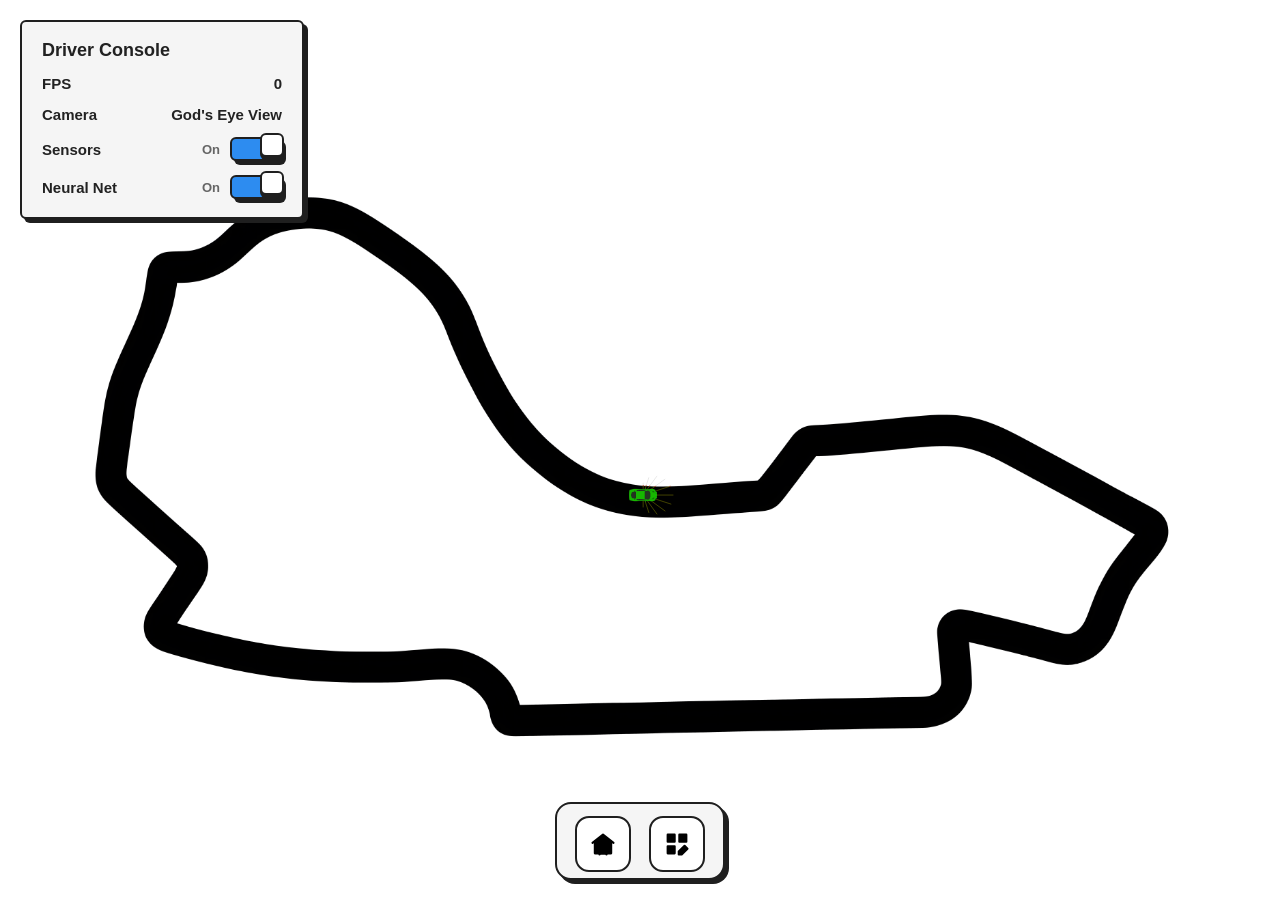
==== web/index.html @ e787a71d "Refactor UI: modularize components, update dock with home/level editor buttons, remove loader" ====
﻿<!DOCTYPE html>
<html lang='en'>
<head>
    <meta charset='UTF-8'>
    <meta name='viewport' content='width=device-width, initial-scale=1.0'>
    <title>F1 Manual Driving</title>
    <link rel="stylesheet" href="ui/ui.css">
</head>
<body>
    <canvas id="canvas"></canvas>
    
    <!-- Utility modules -->
    <script src="utils.js" defer></script>
    
    <!-- Sensor module -->
    <script src="sensor.js" defer></script>
    
    <!-- Car module -->
    <script src="car.js" defer></script>
    
    <!-- Controls module -->
    <script src="controls.js" defer></script>
    
    <!-- Track module -->
    <script src="track.js" defer></script>
    
    <!-- Camera module -->
    <script src="camera.js" defer></script>
    
    <!-- Renderer module -->
    <script src="renderer.js" defer></script>
    
    <!-- Asset loader module -->
    <script src="assetLoader.js" defer></script>

    <!-- UI helper modules -->
    <script src="ui/base.js" defer></script>
    <script src="ui/card.js" defer></script>
    <script src="ui/stat-row.js" defer></script>
    <script src="ui/toggle-row.js" defer></script>
    <script src="ui/dock.js" defer></script>
    <script src="ui/dock-button.js" defer></script>
    <script src="ui/ui.js" defer></script>
    
    <!-- Main game logic -->
    <script src="main.js" defer></script>
</body>
</html>
---- web/ui/ui.css ----
:root {
    --hud-bg: #f5f5f5;
    --hud-border: #1f1f1f;
    --hud-shadow: 4px 4px #1f1f1f;
    --hud-text: #222222;
    --hud-muted: #666666;
    --hud-accent: #2d8cf0;
    --hud-surface: #ffffff;
}

body {
    margin: 0;
    background: #ffffff;
    overflow: hidden;
    font-family: 'Segoe UI', Tahoma, Geneva, Verdana, sans-serif;
}

canvas {
    width: 100vw;
    height: 100vh;
    border: none;
    display: block;
}

.ui-card {
    padding: 18px 20px;
    width: 240px;
    background: var(--hud-bg);
    border: 2px solid var(--hud-border);
    border-radius: 6px;
    box-shadow: var(--hud-shadow);
    display: flex;
    flex-direction: column;
    gap: 14px;
    color: var(--hud-text);
}

.ui-card--overlay {
    position: absolute;
    top: 20px;
    left: 20px;
    z-index: 10;
}

.ui-card__title {
    margin: 0;
    font-size: 18px;
    font-weight: 700;
}

.ui-card__body {
    display: flex;
    flex-direction: column;
    gap: 14px;
}

.ui-row {
    display: flex;
    align-items: center;
    justify-content: space-between;
    gap: 12px;
    font-size: 15px;
}

.ui-row__label {
    font-weight: 600;
    color: var(--hud-text);
}

.ui-row__value {
    font-weight: 600;
    color: var(--hud-text);
}

.ui-row--toggle {
    gap: 10px;
}

.ui-toggle__container {
    display: flex;
    align-items: center;
    gap: 10px;
}

.ui-toggle__status {
    font-size: 13px;
    font-weight: 600;
    color: var(--hud-muted);
    min-width: 32px;
    text-align: right;
}

.ui-switch {
    --input-focus: var(--hud-accent);
    --bg-color: var(--hud-surface);
    --main-color: var(--hud-border);
    position: relative;
    display: inline-flex;
    align-items: center;
    width: 52px;
    height: 24px;
}

.ui-toggle {
    opacity: 0;
    width: 0;
    height: 0;
}

.ui-slider {
    box-sizing: border-box;
    position: absolute;
    inset: 0;
    background-color: var(--hud-surface);
    border: 2px solid var(--hud-border);
    border-radius: 6px;
    box-shadow: 4px 4px var(--hud-border);
    cursor: pointer;
    transition: background-color 0.3s ease;
}

.ui-slider:before {
    content: "";
    position: absolute;
    height: 20px;
    width: 20px;
    left: -2px;
    bottom: 2px;
    background-color: var(--hud-surface);
    border: 2px solid var(--hud-border);
    border-radius: 6px;
    box-shadow: 0 3px 0 var(--hud-border);
    transition: transform 0.3s ease;
}

.ui-toggle:checked + .ui-slider {
    background-color: var(--hud-accent);
}

.ui-toggle:checked + .ui-slider:before {
    transform: translateX(30px);
}

.ui-dock {
    position: absolute;
    left: 50%;
    transform: translateX(-50%);
    bottom: 20px;
    background: var(--hud-bg);
    border: 2px solid var(--hud-border);
    border-radius: 16px;
    box-shadow: var(--hud-shadow);
    padding: 12px 18px 6px;
    display: flex;
    justify-content: center;
    z-index: 12;
    transition: transform 0.2s ease;
}

.ui-dock[data-align='top'] {
    top: 20px;
    bottom: unset;
}

.ui-dock__items {
    display: flex;
    align-items: flex-end;
    gap: 18px;
}

.ui-dock__button {
    position: relative;
    display: inline-flex;
    flex-direction: column;
    align-items: center;
    justify-content: center;
    width: 56px;
    height: 56px;
    border-radius: 14px;
    border: 2px solid var(--hud-border);
    background: var(--hud-surface);
    cursor: pointer;
    transition: transform 0.15s ease, box-shadow 0.15s ease;
}

.ui-dock__button:hover,
.ui-dock__button:focus-visible {
    transform: translateY(-8px) scale(1.1);
    box-shadow: none;
    outline: none;
}

.ui-dock__button svg,
.ui-dock__icon {
    width: 28px;
    height: 28px;
    fill: currentColor;
}

.ui-dock__label,
.ui-dock__description,
.ui-dock__shortcut {
    display: none;
}

.ui-dock__tooltip {
    position: absolute;
    left: 50%;
    bottom: 68px;
    transform: translateX(-50%);
    padding: 6px 10px;
    border-radius: 8px;
    background: var(--hud-surface);
    border: 2px solid var(--hud-border);
    box-shadow: var(--hud-shadow);
    color: var(--hud-text);
    font-size: 12px;
    font-weight: 600;
    white-space: nowrap;
    opacity: 0;
    pointer-events: none;
    transition: opacity 0.15s ease, transform 0.15s ease;
}

.ui-dock__button:hover .ui-dock__tooltip,
.ui-dock__button:focus-visible .ui-dock__tooltip {
    opacity: 1;
    transform: translate(-50%, -6px);
}

@media (max-width: 768px) {
    .ui-dock {
        bottom: 12px;
        padding: 10px 16px 6px;
    }

    .ui-dock__items {
        gap: 14px;
    }
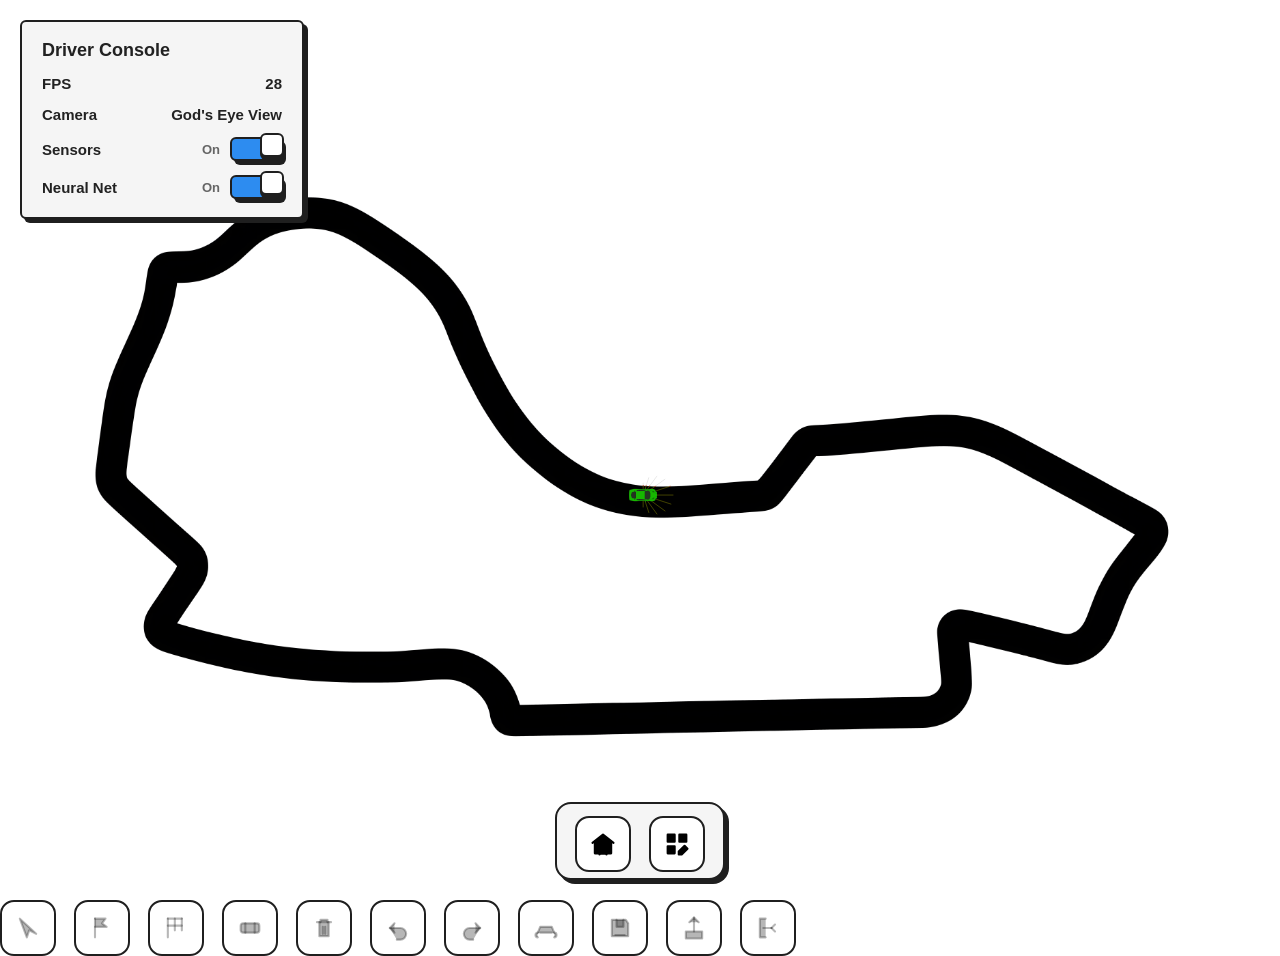
==== commit 0ce4f1ad: "Modularize level editor code and restore HUD header with title and exit button" ====
--- a/web/index.html
+++ b/web/index.html
@@ -8,7 +8,178 @@
 </head>
 <body>
     <canvas id="canvas"></canvas>
-    
+
+    <nav id="main-dock" class="ui-dock" data-align="bottom" role="toolbar" aria-label="Simulator dock" data-persistent="true">
+        <div class="ui-dock__items">
+            <button type="button" class="ui-dock__button" data-dock-action="home" aria-label="Go to dashboard">
+                <span class="ui-dock__icon" aria-hidden="true">
+                    <svg viewBox="0 0 24 24" fill="none" stroke="currentColor" stroke-width="1.8" stroke-linecap="round" stroke-linejoin="round">
+                        <path d="M3 11l9-7 9 7"></path>
+                        <path d="M5 10v10h14V10"></path>
+                        <path d="M9 21V12h6v9"></path>
+                    </svg>
+                </span>
+                <span class="ui-dock__label">Home</span>
+                <span class="ui-dock__tooltip">Home</span>
+            </button>
+            <button type="button" class="ui-dock__button" data-dock-action="editor" aria-label="Open Level Editor">
+                <span class="ui-dock__icon" aria-hidden="true">
+                    <svg viewBox="0 0 24 24" fill="none" stroke="currentColor" stroke-width="1.8" stroke-linecap="round" stroke-linejoin="round">
+                        <path d="M4 4h6v6H4z"></path>
+                        <path d="M14 4h6v6h-6z"></path>
+                        <path d="M4 14h6v6H4z"></path>
+                        <path d="M18.5 13.5l-5 5V21h2.5l5-5z"></path>
+                    </svg>
+                </span>
+                <span class="ui-dock__label">Level Editor</span>
+                <span class="ui-dock__tooltip">Level Editor</span>
+            </button>
+        </div>
+    </nav>
+
+    <div id="editor-modal" class="editor-modal" role="dialog" aria-modal="true" aria-labelledby="editor-modal-title" aria-describedby="editor-modal-description" aria-hidden="true" hidden>
+        <section class="ui-card editor-modal__content" role="document" tabindex="-1">
+            <button type="button" class="editor-modal__close" aria-label="Close editor modal" data-editor-close>&times;</button>
+            <h2 class="ui-card__title" id="editor-modal-title">Create or Edit a Track</h2>
+            <div class="ui-card__body">
+                <p class="editor-modal__lead" id="editor-modal-description">Load an existing layout or upload a fresh build to start crafting your circuit.</p>
+                <div class="editor-modal__actions">
+                    <button type="button" class="editor-modal__action" data-editor-action="load">Load Existing</button>
+                    <button type="button" class="editor-modal__action editor-modal__action--secondary" data-editor-action="upload">Upload New Track</button>
+                </div>
+                <p class="editor-modal__hint">Bring your best racing lines&mdash;the track builder is warming up.</p>
+            </div>
+        </section>
+    </div>
+
+    <!-- Utility modules -->
+            <div class="ui-dock__items">
+                <button type="button" class="ui-dock__button level-editor__tool" disabled title="Select Tool">
+                    <span class="ui-dock__icon" aria-hidden="true">
+                        <svg viewBox="0 0 24 24" fill="none" stroke="currentColor" stroke-width="1.8" stroke-linecap="round" stroke-linejoin="round">
+                            <path d="M5 4l6 16 2-6 6 3z"></path>
+                        </svg>
+                    </span>
+                    <span class="ui-dock__label">Select</span>
+                    <span class="ui-dock__tooltip">Select</span>
+                </button>
+                <button type="button" class="ui-dock__button level-editor__tool" disabled title="Checkpoint Tool">
+                    <span class="ui-dock__icon" aria-hidden="true">
+                        <svg viewBox="0 0 24 24" fill="none" stroke="currentColor" stroke-width="1.8" stroke-linecap="round" stroke-linejoin="round">
+                            <path d="M6 4v16"></path>
+                            <path d="M6 4h9l-3 4 4 3H6"></path>
+                        </svg>
+                    </span>
+                    <span class="ui-dock__label">Checkpoint</span>
+                    <span class="ui-dock__tooltip">Checkpoint</span>
+                </button>
+                <button type="button" class="ui-dock__button level-editor__tool" disabled title="Start/Finish Tool">
+                    <span class="ui-dock__icon" aria-hidden="true">
+                        <svg viewBox="0 0 24 24" fill="none" stroke="currentColor" stroke-width="1.8" stroke-linecap="round" stroke-linejoin="round">
+                            <path d="M5 4v16"></path>
+                            <path d="M5 4h12"></path>
+                            <path d="M5 10h12"></path>
+                            <path d="M11 4v10"></path>
+                            <path d="M17 4v10"></path>
+                        </svg>
+                    </span>
+                    <span class="ui-dock__label">Start/Finish</span>
+                    <span class="ui-dock__tooltip">Start/Finish</span>
+                </button>
+                <button type="button" class="ui-dock__button level-editor__tool" disabled title="Wall Tool">
+                    <span class="ui-dock__icon" aria-hidden="true">
+                        <svg viewBox="0 0 24 24" fill="none" stroke="currentColor" stroke-width="1.8" stroke-linecap="round" stroke-linejoin="round">
+                            <rect x="4" y="8" width="16" height="8" rx="2"></rect>
+                            <path d="M8 8v8"></path>
+                            <path d="M16 8v8"></path>
+                        </svg>
+                    </span>
+                    <span class="ui-dock__label">Wall</span>
+                    <span class="ui-dock__tooltip">Wall</span>
+                </button>
+                <button type="button" class="ui-dock__button level-editor__tool" disabled title="Delete Tool">
+                    <span class="ui-dock__icon" aria-hidden="true">
+                        <svg viewBox="0 0 24 24" fill="none" stroke="currentColor" stroke-width="1.8" stroke-linecap="round" stroke-linejoin="round">
+                            <path d="M6 7h12"></path>
+                            <path d="M9 7V5h6v2"></path>
+                            <path d="M8 7v12h8V7"></path>
+                            <path d="M11 11v6"></path>
+                            <path d="M13 11v6"></path>
+                        </svg>
+                    </span>
+                    <span class="ui-dock__label">Delete</span>
+                    <span class="ui-dock__tooltip">Delete</span>
+                </button>
+                <button type="button" class="ui-dock__button level-editor__tool" disabled title="Undo">
+                    <span class="ui-dock__icon" aria-hidden="true">
+                        <svg viewBox="0 0 24 24" fill="none" stroke="currentColor" stroke-width="1.8" stroke-linecap="round" stroke-linejoin="round">
+                            <path d="M9 8l-4 4 4 4"></path>
+                            <path d="M5 12h9a5 5 0 1 1 0 10h-3"></path>
+                        </svg>
+                    </span>
+                    <span class="ui-dock__label">Undo</span>
+                    <span class="ui-dock__tooltip">Undo</span>
+                </button>
+                <button type="button" class="ui-dock__button level-editor__tool" disabled title="Redo">
+                    <span class="ui-dock__icon" aria-hidden="true">
+                        <svg viewBox="0 0 24 24" fill="none" stroke="currentColor" stroke-width="1.8" stroke-linecap="round" stroke-linejoin="round">
+                            <path d="M15 8l4 4-4 4"></path>
+                            <path d="M19 12h-9a5 5 0 1 0 0 10h3"></path>
+                        </svg>
+                    </span>
+                    <span class="ui-dock__label">Redo</span>
+                    <span class="ui-dock__tooltip">Redo</span>
+                </button>
+                <button type="button" class="ui-dock__button level-editor__tool" disabled title="Test Drive">
+                    <span class="ui-dock__icon" aria-hidden="true">
+                        <svg viewBox="0 0 24 24" fill="none" stroke="currentColor" stroke-width="1.8" stroke-linecap="round" stroke-linejoin="round">
+                            <path d="M5 16l2-5h10l2 5"></path>
+                            <path d="M7 16h10"></path>
+                            <path d="M5 16a2 2 0 1 0 0 4"></path>
+                            <path d="M19 16a2 2 0 1 1 0 4"></path>
+                        </svg>
+                    </span>
+                    <span class="ui-dock__label">Test Drive</span>
+                    <span class="ui-dock__tooltip">Test Drive</span>
+                </button>
+                <button type="button" class="ui-dock__button level-editor__tool" disabled title="Save Track">
+                    <span class="ui-dock__icon" aria-hidden="true">
+                        <svg viewBox="0 0 24 24" fill="none" stroke="currentColor" stroke-width="1.8" stroke-linecap="round" stroke-linejoin="round">
+                            <path d="M5 5h12l2 3v11H5z"></path>
+                            <path d="M9 5v6h6V5"></path>
+                            <path d="M8 18h8"></path>
+                        </svg>
+                    </span>
+                    <span class="ui-dock__label">Save</span>
+                    <span class="ui-dock__tooltip">Save</span>
+                </button>
+                <button type="button" class="ui-dock__button level-editor__tool" disabled title="Export Track">
+                    <span class="ui-dock__icon" aria-hidden="true">
+                        <svg viewBox="0 0 24 24" fill="none" stroke="currentColor" stroke-width="1.8" stroke-linecap="round" stroke-linejoin="round">
+                            <path d="M12 3v12"></path>
+                            <path d="M8 7l4-4 4 4"></path>
+                            <path d="M5 15h14v6H5z"></path>
+                        </svg>
+                    </span>
+                    <span class="ui-dock__label">Export</span>
+                    <span class="ui-dock__tooltip">Export</span>
+                </button>
+                <button type="button" class="ui-dock__button level-editor__tool" disabled title="Exit Editor">
+                    <span class="ui-dock__icon" aria-hidden="true">
+                        <svg viewBox="0 0 24 24" fill="none" stroke="currentColor" stroke-width="1.8" stroke-linecap="round" stroke-linejoin="round">
+                            <path d="M10 4H5v16h5"></path>
+                            <path d="M15 12H8"></path>
+                            <path d="M15 12l3-3"></path>
+                            <path d="M15 12l3 3"></path>
+                        </svg>
+                    </span>
+                    <span class="ui-dock__label">Exit</span>
+                    <span class="ui-dock__tooltip">Exit</span>
+                </button>
+            </div>
+        </nav>
+    </div>
+
     <!-- Utility modules -->
     <script src="utils.js" defer></script>
     
@@ -42,6 +213,9 @@
     <script src="ui/dock-button.js" defer></script>
     <script src="ui/ui.js" defer></script>
     
+    <!-- Level Editor module -->
+    <script type="module" src="levelEditor.js"></script>
+    
     <!-- Main game logic -->
     <script src="main.js" defer></script>
 </body>
--- a/web/ui/ui.css
+++ b/web/ui/ui.css
@@ -15,7 +15,8 @@
     font-family: 'Segoe UI', Tahoma, Geneva, Verdana, sans-serif;
 }
 
-canvas {
+/* Main game canvas only - other canvases (previews) keep their intrinsic size */
+canvas#canvas {
     width: 100vw;
     height: 100vh;
     border: none;
@@ -40,6 +41,58 @@
     top: 20px;
     left: 20px;
     z-index: 10;
+}
+
+.editor-header {
+    position: absolute;
+    top: 20px;
+    left: 20px;
+    right: 20px;
+    display: flex;
+    justify-content: space-between;
+    align-items: center;
+    z-index: 20;
+    pointer-events: none;
+}
+
+.editor-header__title {
+    display: inline-flex;
+    align-items: center;
+    margin: 0;
+    padding: 10px 16px;
+    background: var(--hud-bg);
+    border: 2px solid var(--hud-border);
+    border-radius: 6px;
+    box-shadow: var(--hud-shadow);
+    color: var(--hud-text);
+    pointer-events: auto;
+}
+
+.editor-header__button {
+    pointer-events: auto;
+    display: inline-flex;
+    align-items: center;
+    padding: 10px 16px;
+    font-size: 15px;
+    font-weight: 600;
+    border-radius: 8px;
+    border: 2px solid var(--hud-border);
+    background: var(--hud-surface);
+    color: var(--hud-text);
+    box-shadow: var(--hud-shadow);
+    cursor: pointer;
+    transition: transform 0.2s ease, box-shadow 0.2s ease;
+}
+
+.editor-header__button:hover,
+.editor-header__button:focus-visible {
+    transform: translate(-2px, -2px);
+    box-shadow: none;
+    outline: none;
+}
+
+.editor-hud-card {
+    top: 96px;
 }
 
 .ui-card__title {
@@ -237,3 +290,476 @@
     .ui-dock__items {
         gap: 14px;
     }
+}
+
+.ui-dock__button.is-active {
+    background: var(--hud-accent);
+    color: #ffffff;
+    transform: translateY(-8px) scale(1.05);
+    box-shadow: none;
+}
+
+.ui-dock__button.is-active .ui-dock__tooltip {
+    opacity: 1;
+    transform: translate(-50%, -6px);
+}
+
+.editor-modal[hidden] {
+    display: none;
+}
+
+.editor-modal {
+    position: fixed;
+    inset: 0;
+    display: grid;
+    place-items: center;
+    padding: 40px 16px;
+    background: rgba(17, 17, 17, 0.55);
+    backdrop-filter: blur(6px);
+    opacity: 0;
+    pointer-events: none;
+    transition: opacity 0.25s ease;
+    z-index: 50;
+}
+
+.editor-modal.is-open {
+    opacity: 1;
+    pointer-events: auto;
+}
+
+.editor-modal__content {
+    position: relative;
+    max-width: 360px;
+    width: 100%;
+    border-radius: 12px;
+    gap: 18px;
+}
+
+.editor-modal.is-uploading .editor-modal__content {
+    max-width: 880px;
+    width: 92vw;
+    padding: 18px;
+}
+
+.editor-upload__form .ui-card__body {
+    display: grid;
+    grid-template-columns: 1fr 360px;
+    gap: 18px;
+    align-items: start;
+}
+
+.editor-upload__fields {
+    max-height: 66vh;
+    overflow-y: auto;
+    padding-right: 6px;
+}
+
+.editor-upload__preview .editor-upload__canvas,
+.preview-canvas {
+    max-width: 520px;
+    max-height: 320px;
+    width: auto;
+    height: auto;
+    display: block;
+}
+
+.preview-area {
+    position: relative;
+    width: 100%;
+    max-width: 520px;
+    max-height: 320px;
+    overflow: auto;
+    border-radius: 6px;
+}
+
+.preview-checker {
+    position: absolute;
+    inset: 0;
+    background-image: linear-gradient(45deg, #eee 25%, transparent 25%),
+                      linear-gradient(-45deg, #eee 25%, transparent 25%),
+                      linear-gradient(45deg, transparent 75%, #fff 75%),
+                      linear-gradient(-45deg, transparent 75%, #fff 75%);
+    background-size: 16px 16px;
+    background-position: 0 0, 0 8px, 8px -8px, -8px 0px;
+    z-index: 0;
+    display: none;
+}
+
+.preview-canvas {
+    position: relative;
+    z-index: 1;
+    background: transparent;
+}
+
+.editor-modal__content .ui-card__body {
+    gap: 18px;
+}
+
+.editor-modal__lead {
+    margin: 0;
+    font-size: 15px;
+    color: var(--hud-muted);
+    line-height: 1.5;
+}
+
+.editor-modal__actions {
+    display: flex;
+    flex-direction: column;
+    gap: 12px;
+}
+
+.editor-modal__action {
+    display: inline-flex;
+    align-items: center;
+    justify-content: center;
+    gap: 8px;
+    padding: 12px 16px;
+    font-weight: 600;
+    font-size: 15px;
+    border-radius: 8px;
+    border: 2px solid var(--hud-border);
+    background: var(--hud-surface);
+    color: var(--hud-text);
+    box-shadow: var(--hud-shadow);
+    cursor: pointer;
+    transition: transform 0.2s ease, box-shadow 0.2s ease, background-color 0.2s ease;
+}
+
+.editor-modal__action:hover,
+.editor-modal__action:focus-visible {
+    transform: translate(-3px, -3px);
+    box-shadow: none;
+    outline: none;
+}
+
+.editor-modal__action--secondary {
+    background: var(--hud-bg);
+}
+
+.editor-modal__hint {
+    margin: 0;
+    font-size: 13px;
+    color: var(--hud-muted);
+    font-weight: 600;
+}
+
+.editor-modal__close {
+    position: absolute;
+    top: 12px;
+    right: 12px;
+    width: 32px;
+    height: 32px;
+    border-radius: 50%;
+    border: 2px solid var(--hud-border);
+    background: var(--hud-surface);
+    color: var(--hud-text);
+    cursor: pointer;
+    display: inline-flex;
+    align-items: center;
+    justify-content: center;
+    font-size: 18px;
+    font-weight: 700;
+    box-shadow: var(--hud-shadow);
+    transition: transform 0.2s ease, box-shadow 0.2s ease;
+}
+
+.editor-modal__close:hover,
+.editor-modal__close:focus-visible {
+    transform: translate(-2px, -2px);
+    box-shadow: none;
+    outline: none;
+}
+
+.editor-dock[hidden] {
+    display: none;
+}
+
+.editor-dock {
+    position: fixed;
+    top: 50%;
+    right: 24px;
+    transform: translate(320px, -50%);
+    width: 280px;
+    background: var(--hud-bg);
+    border: 2px solid var(--hud-border);
+    border-radius: 18px;
+    box-shadow: var(--hud-shadow);
+    padding: 20px;
+    display: flex;
+    flex-direction: column;
+    gap: 18px;
+    opacity: 0;
+    pointer-events: none;
+    transition: transform 0.3s ease, opacity 0.3s ease;
+    z-index: 40;
+}
+
+.editor-dock.is-visible {
+    transform: translate(0, -50%);
+    opacity: 1;
+    pointer-events: auto;
+}
+
+.editor-dock__header {
+    display: flex;
+    flex-direction: column;
+    gap: 4px;
+}
+
+.editor-dock__title {
+    margin: 0;
+    font-size: 18px;
+    font-weight: 700;
+    color: var(--hud-text);
+}
+
+.editor-dock__subtitle {
+    margin: 0;
+    font-size: 14px;
+    color: var(--hud-muted);
+}
+
+.editor-dock__section {
+    display: flex;
+    flex-direction: column;
+    gap: 12px;
+}
+
+.editor-dock__section-label {
+    font-size: 13px;
+    font-weight: 700;
+    color: var(--hud-muted);
+    text-transform: uppercase;
+    letter-spacing: 0.08em;
+}
+
+.editor-dock__tools {
+    display: flex;
+    flex-direction: column;
+    gap: 10px;
+}
+
+.editor-dock__tool {
+    display: flex;
+    align-items: center;
+    justify-content: space-between;
+    padding: 10px 12px;
+    border-radius: 12px;
+    border: 2px dashed var(--hud-border);
+    background: var(--hud-surface);
+    color: var(--hud-muted);
+    font-size: 14px;
+    font-weight: 600;
+    opacity: 0.6;
+    pointer-events: none;
+}
+
+.editor-dock__tool[disabled] {
+    cursor: not-allowed;
+}
+
+.editor-dock__badge {
+    border-radius: 20px;
+    border: 2px solid var(--hud-border);
+    padding: 2px 10px;
+    font-size: 11px;
+    font-weight: 700;
+    background: var(--hud-bg);
+    color: var(--hud-muted);
+    text-transform: uppercase;
+    letter-spacing: 0.06em;
+}
+
+@media (max-width: 1024px) {
+    .editor-dock {
+        top: auto;
+        bottom: 96px;
+        right: 12px;
+        transform: translate(320px, 0);
+    }
+
+    .editor-dock.is-visible {
+        transform: translate(0, 0);
+    }
+}
+
+@media (max-width: 540px) {
+    .editor-modal {
+        padding: 24px 12px;
+    }
+
+    .editor-modal__content {
+        max-width: 320px;
+    }
+
+    .editor-modal__actions {
+        gap: 10px;
+    }
+
+    .editor-dock {
+        right: 8px;
+        left: 8px;
+        width: auto;
+    }
+}
+
+.editor-upload__form {
+    display: flex;
+    flex-direction: column;
+    gap: 18px;
+}
+
+.editor-upload__fields {
+    display: flex;
+    flex-direction: column;
+    gap: 14px;
+}
+
+.editor-upload__field {
+    display: flex;
+    flex-direction: column;
+    gap: 6px;
+}
+
+.editor-upload__label {
+    font-size: 14px;
+    font-weight: 600;
+    color: var(--hud-text);
+}
+
+.editor-upload__input {
+    padding: 10px 12px;
+    border: 2px solid var(--hud-border);
+    border-radius: 6px;
+    background: var(--hud-surface);
+    color: var(--hud-text);
+    font-size: 14px;
+    outline: none;
+}
+
+.editor-upload__input:focus {
+    border-color: var(--hud-accent);
+}
+
+.editor-upload__input[type="file"] {
+    padding: 8px;
+}
+
+.editor-upload__preview {
+    display: flex;
+    flex-direction: column;
+    align-items: center;
+    gap: 12px;
+    padding: 16px;
+    border: 2px solid var(--hud-border);
+    border-radius: 8px;
+    background: var(--hud-bg);
+}
+
+.editor-upload__canvas {
+    border: 2px solid var(--hud-border);
+    border-radius: 6px;
+    background: var(--hud-surface);
+}
+
+.editor-upload__message {
+    font-size: 14px;
+    font-weight: 600;
+    text-align: center;
+}
+
+.editor-upload__message--success {
+    color: #28a745;
+}
+
+.editor-upload__message--warning {
+    color: #ffc107;
+}
+
+.editor-upload__actions {
+    display: flex;
+    flex-wrap: wrap;
+    gap: 10px;
+    justify-content: center;
+}
+
+.editor-modal__action--primary {
+    background: var(--hud-accent);
+    color: #ffffff;
+}
+
+/* Level Editor Styles */
+.level-editor {
+    position: fixed;
+    inset: 0;
+    background: #ffffff;
+    z-index: 30;
+    display: flex;
+    flex-direction: column;
+}
+
+.level-editor[hidden] {
+    display: none !important;
+}
+
+.level-editor__canvas {
+    width: 100vw;
+    height: 100vh;
+    border: none;
+    display: block;
+    background: #ffffff;
+}
+
+
+.level-editor__dock {
+    position: absolute;
+    left: 50%;
+    transform: translateX(-50%);
+    bottom: 20px;
+    z-index: 40;
+}
+
+.level-editor__dock[hidden] {
+    display: none !important;
+}
+
+.level-editor__dock .ui-dock__button[disabled] {
+    opacity: 0.5;
+    cursor: not-allowed;
+}
+
+@media (max-width: 768px) {
+    .level-editor__dock {
+        bottom: 12px;
+    }
+}
+
+/* Load Panel Sections */
+.editor-load__sections {
+    display: flex;
+    flex-direction: column;
+    gap: 24px;
+}
+
+.editor-load__section {
+    display: flex;
+    flex-direction: column;
+    gap: 12px;
+}
+
+.editor-load__section-title {
+    margin: 0;
+    font-size: 16px;
+    font-weight: 600;
+    color: var(--hud-text);
+}
+
+.editor-load__local {
+    display: flex;
+    flex-direction: column;
+    gap: 12px;
+    padding: 16px;
+    border: 2px solid var(--hud-border);
+    border-radius: 8px;
+    background: var(--hud-bg);
+}
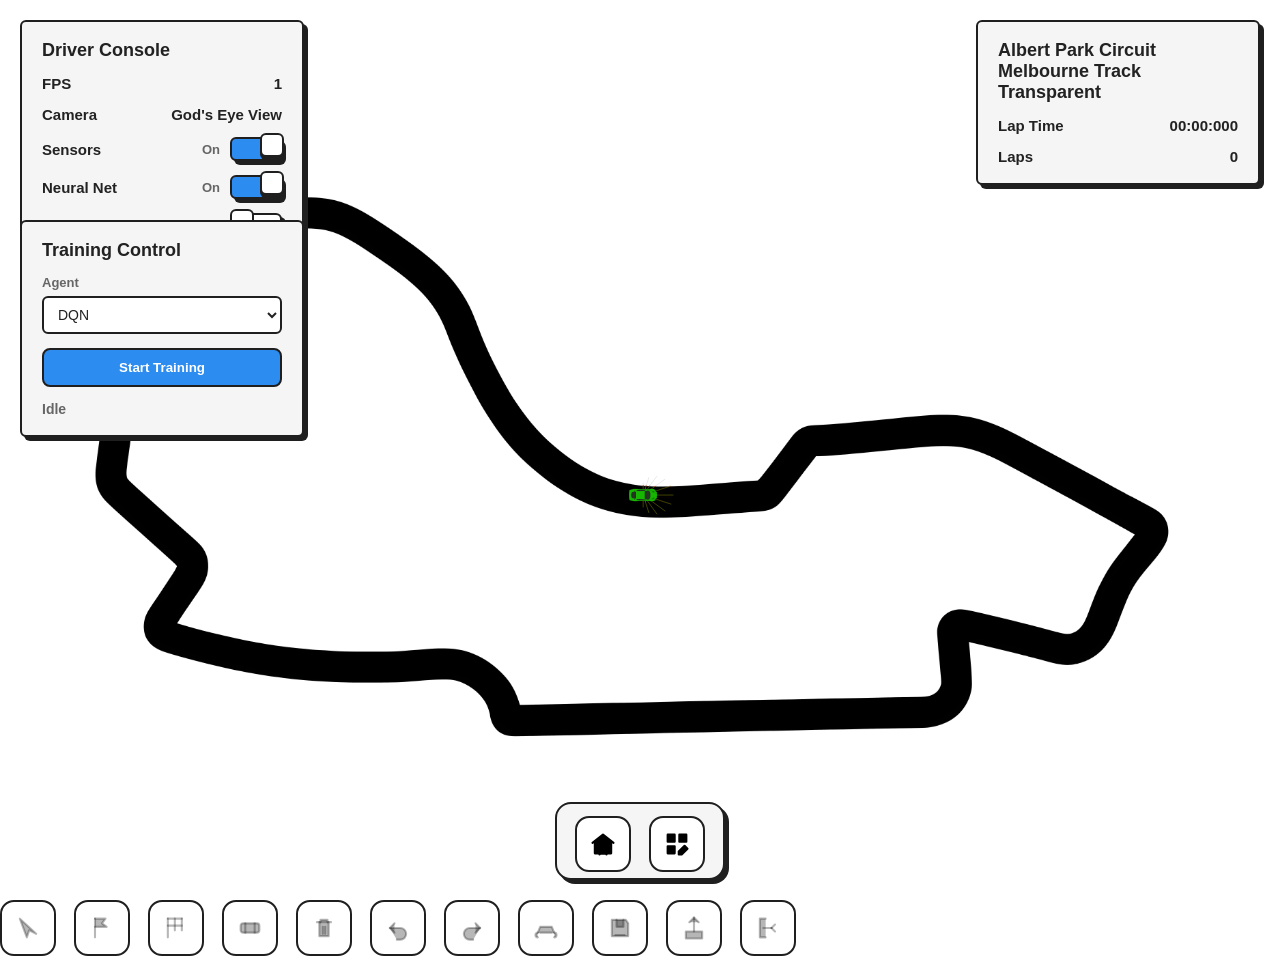
==== commit eabdf5ed: "Add in-server DQN training system - Implement DQN trainer module with PyTorch, replay buffer, and ch" ====
--- a/web/index.html
+++ b/web/index.html
@@ -217,6 +217,7 @@
     <script type="module" src="levelEditor.js"></script>
     
     <!-- Main game logic -->
+    <script src="trainingController.js" defer></script>
     <script src="main.js" defer></script>
 </body>
 </html>
--- a/web/ui/ui.css
+++ b/web/ui/ui.css
@@ -41,6 +41,73 @@
     top: 20px;
     left: 20px;
     z-index: 10;
+}
+
+.ui-card--top-right {
+    position: absolute;
+    top: 20px;
+    right: 20px;
+    z-index: 10;
+}
+
+.training-card {
+    position: absolute;
+    top: 220px;
+    left: 20px;
+    z-index: 10;
+}
+
+.training-card__field {
+    display: flex;
+    flex-direction: column;
+    gap: 6px;
+}
+
+.training-card__label {
+    font-size: 13px;
+    font-weight: 600;
+    color: var(--hud-muted);
+}
+
+.training-card__select {
+    padding: 8px 10px;
+    border: 2px solid var(--hud-border);
+    border-radius: 6px;
+    background: var(--hud-surface);
+    color: var(--hud-text);
+    font-size: 14px;
+}
+
+.training-card__button {
+    display: inline-flex;
+    align-items: center;
+    justify-content: center;
+    padding: 10px 12px;
+    border-radius: 8px;
+    border: 2px solid var(--hud-border);
+    background: var(--hud-accent);
+    color: #ffffff;
+    font-weight: 600;
+    cursor: pointer;
+    transition: transform 0.2s ease, box-shadow 0.2s ease;
+}
+
+.training-card__button:hover,
+.training-card__button:focus-visible {
+    transform: translate(-2px, -2px);
+    box-shadow: none;
+    outline: none;
+}
+
+.training-card__button--busy {
+    cursor: wait;
+    opacity: 0.7;
+}
+
+.training-card__status {
+    font-size: 14px;
+    font-weight: 600;
+    color: var(--hud-muted);
 }
 
 .editor-header {
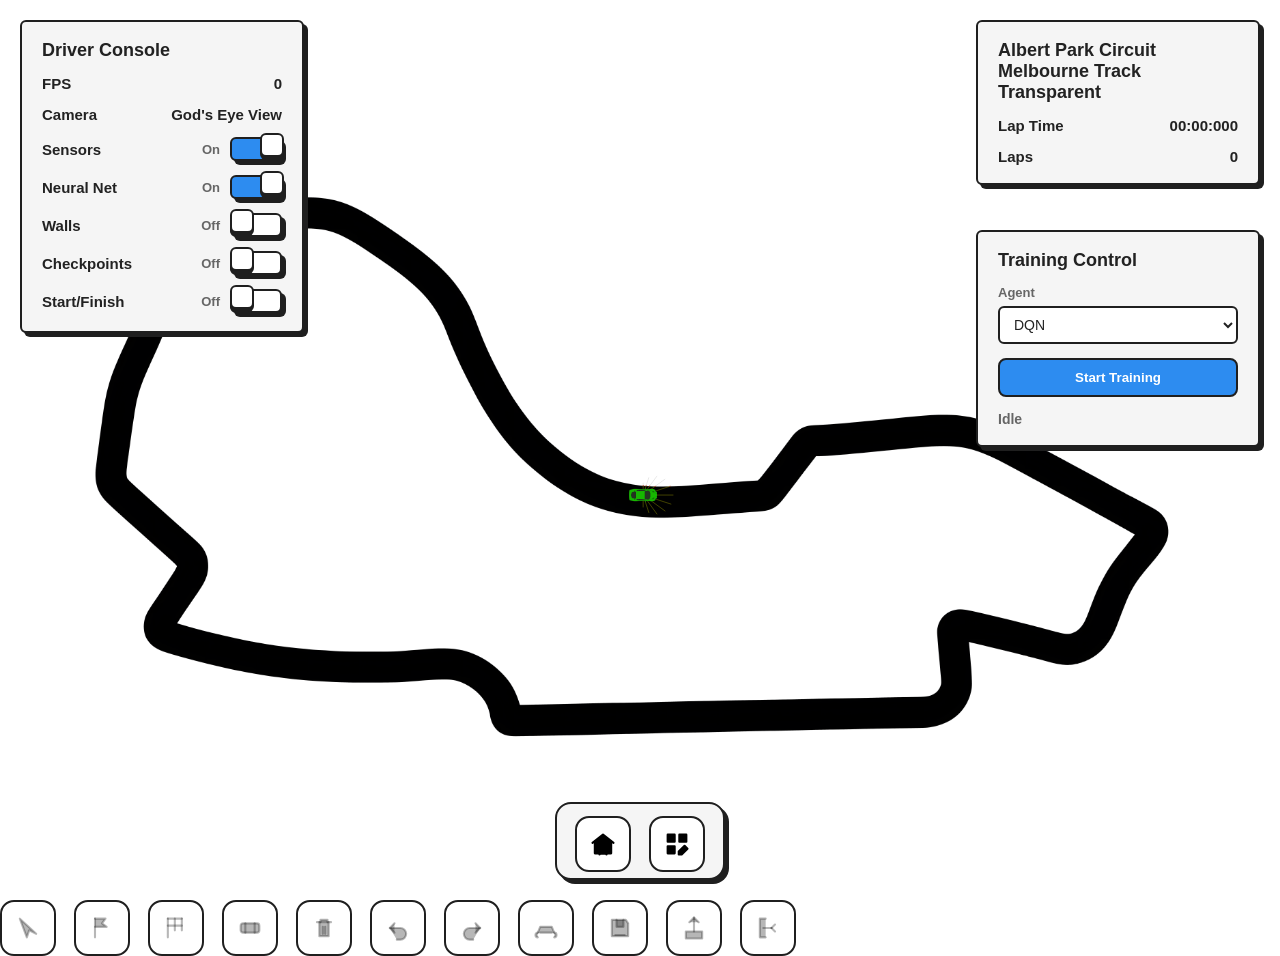
==== commit 1b134ee4: "Modularize main.js into separate modules with mixins, similar to Level Editor" ====
--- a/web/index.html
+++ b/web/index.html
@@ -218,6 +218,6 @@
     
     <!-- Main game logic -->
     <script src="trainingController.js" defer></script>
-    <script src="main.js" defer></script>
+    <script type="module" src="main.js"></script>
 </body>
 </html>
--- a/web/ui/ui.css
+++ b/web/ui/ui.css
@@ -50,10 +50,11 @@
     z-index: 10;
 }
 
-.training-card {
-    position: absolute;
-    top: 220px;
-    left: 20px;
+.ui-card.training-card {
+    position: absolute;
+    top: 230px;
+    right: 20px !important;
+    left: auto !important;
     z-index: 10;
 }
 
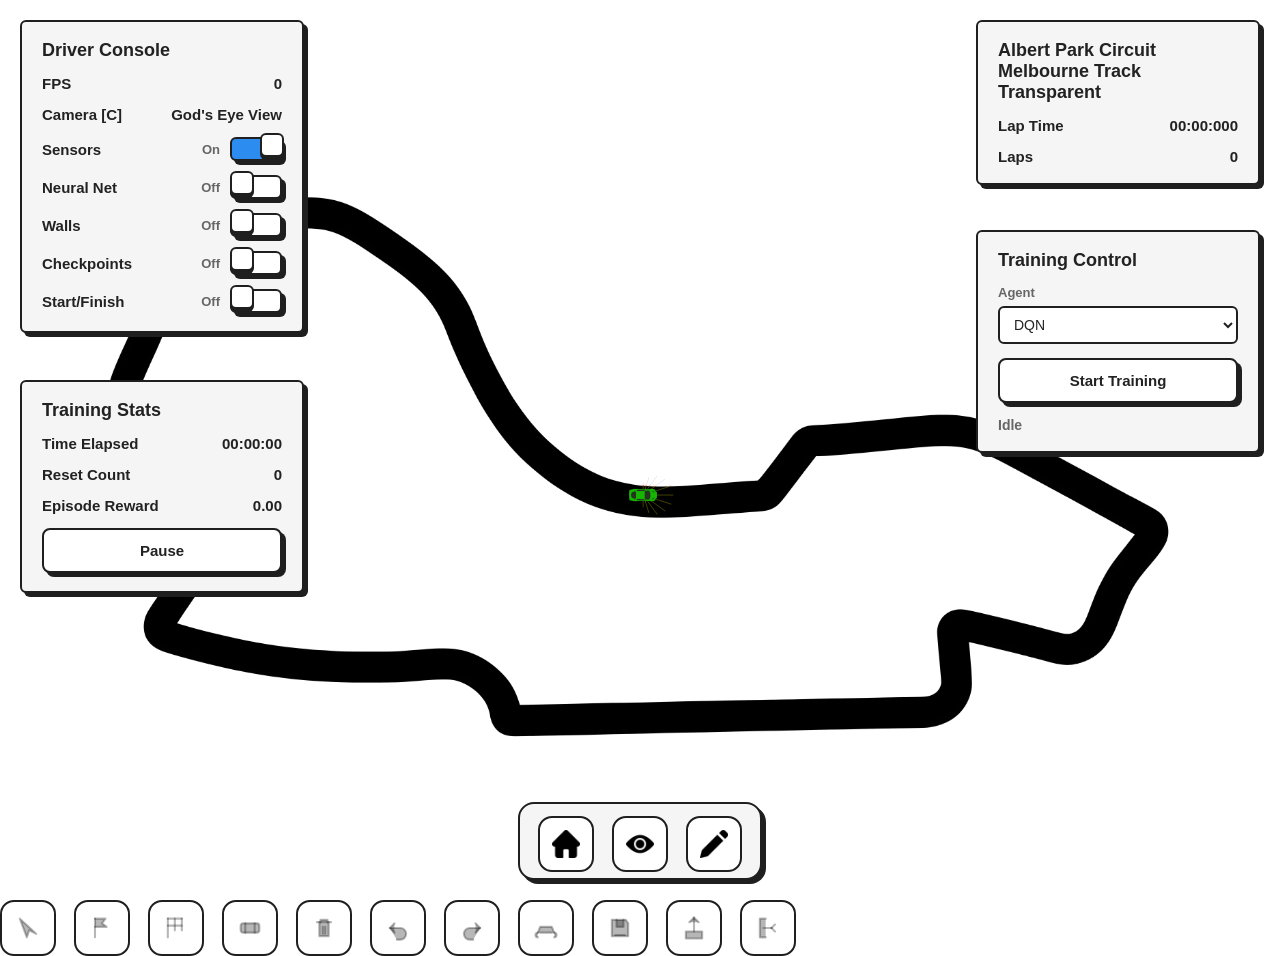
==== commit a560273c: "feat: Add toggle UI button and replace SVG icons with PNG icons - Replace SVG icons with PNG icons i" ====
--- a/web/index.html
+++ b/web/index.html
@@ -13,23 +13,21 @@
         <div class="ui-dock__items">
             <button type="button" class="ui-dock__button" data-dock-action="home" aria-label="Go to dashboard">
                 <span class="ui-dock__icon" aria-hidden="true">
-                    <svg viewBox="0 0 24 24" fill="none" stroke="currentColor" stroke-width="1.8" stroke-linecap="round" stroke-linejoin="round">
-                        <path d="M3 11l9-7 9 7"></path>
-                        <path d="M5 10v10h14V10"></path>
-                        <path d="M9 21V12h6v9"></path>
-                    </svg>
+                    <img src="ui/icons/home.png" alt="" width="24" height="24">
                 </span>
                 <span class="ui-dock__label">Home</span>
                 <span class="ui-dock__tooltip">Home</span>
             </button>
+            <button type="button" class="ui-dock__button" data-dock-action="toggle-ui" aria-label="Toggle UI visibility">
+                <span class="ui-dock__icon" aria-hidden="true">
+                    <img src="ui/icons/eye-open.png" alt="" width="24" height="24">
+                </span>
+                <span class="ui-dock__label">Hide UI</span>
+                <span class="ui-dock__tooltip">Hide UI</span>
+            </button>
             <button type="button" class="ui-dock__button" data-dock-action="editor" aria-label="Open Level Editor">
                 <span class="ui-dock__icon" aria-hidden="true">
-                    <svg viewBox="0 0 24 24" fill="none" stroke="currentColor" stroke-width="1.8" stroke-linecap="round" stroke-linejoin="round">
-                        <path d="M4 4h6v6H4z"></path>
-                        <path d="M14 4h6v6h-6z"></path>
-                        <path d="M4 14h6v6H4z"></path>
-                        <path d="M18.5 13.5l-5 5V21h2.5l5-5z"></path>
-                    </svg>
+                    <img src="ui/icons/edit.png" alt="" width="24" height="24">
                 </span>
                 <span class="ui-dock__label">Level Editor</span>
                 <span class="ui-dock__tooltip">Level Editor</span>
--- a/web/ui/ui.css
+++ b/web/ui/ui.css
@@ -50,6 +50,13 @@
     z-index: 10;
 }
 
+.ui-card--bottom-right {
+    position: absolute;
+    bottom: 120px;
+    right: 20px;
+    z-index: 10;
+}
+
 .ui-card.training-card {
     position: absolute;
     top: 230px;
@@ -83,19 +90,21 @@
     display: inline-flex;
     align-items: center;
     justify-content: center;
-    padding: 10px 12px;
+    padding: 12px 16px;
+    font-size: 15px;
     border-radius: 8px;
     border: 2px solid var(--hud-border);
-    background: var(--hud-accent);
-    color: #ffffff;
-    font-weight: 600;
+    background: var(--hud-surface);
+    color: var(--hud-text);
+    font-weight: 600;
+    box-shadow: var(--hud-shadow);
     cursor: pointer;
-    transition: transform 0.2s ease, box-shadow 0.2s ease;
+    transition: transform 0.2s ease, box-shadow 0.2s ease, background-color 0.2s ease;
 }
 
 .training-card__button:hover,
 .training-card__button:focus-visible {
-    transform: translate(-2px, -2px);
+    transform: translate(-3px, -3px);
     box-shadow: none;
     outline: none;
 }
@@ -109,6 +118,45 @@
     font-size: 14px;
     font-weight: 600;
     color: var(--hud-muted);
+}
+
+.ui-card.training-stats-card {
+    position: absolute;
+    top: 380px;
+    left: 20px !important;
+    right: auto !important;
+    z-index: 10;
+}
+
+.training-stats__row {
+    display: flex;
+    justify-content: space-between;
+    align-items: center;
+    padding: 6px 0;
+    font-size: 14px;
+}
+
+.training-stats__label {
+    font-weight: 600;
+    color: var(--hud-text);
+}
+
+.training-stats__value {
+    font-weight: 600;
+    color: var(--hud-accent);
+    font-family: 'Courier New', monospace;
+}
+
+.training-card__button--secondary {
+    background: var(--hud-surface);
+    color: var(--hud-text);
+}
+
+.training-card__button--secondary:hover,
+.training-card__button--secondary:focus-visible {
+    transform: translate(-3px, -3px);
+    box-shadow: none;
+    outline: none;
 }
 
 .editor-header {
@@ -312,6 +360,7 @@
 }
 
 .ui-dock__button svg,
+.ui-dock__button img,
 .ui-dock__icon {
     width: 28px;
     height: 28px;
@@ -831,3 +880,49 @@
     border-radius: 8px;
     background: var(--hud-bg);
 }
+
+/* Neural network overlay */
+.nn-overlay {
+    position: fixed;
+    top: 2vh;
+    left: 50%;
+    transform: translateX(-50%) translateY(-12px);
+    width: min(640px, 40vw);
+    height: min(420px, 38vh);
+    padding: 12px;
+    border-radius: 16px;
+    background: rgba(12, 16, 24, 0.82);
+    border: 1px solid rgba(255, 255, 255, 0.08);
+    box-shadow: 0 18px 48px rgba(0, 0, 0, 0.45);
+    backdrop-filter: blur(18px);
+    opacity: 0;
+    pointer-events: none;
+    z-index: 1200;
+    transition: opacity 160ms ease, transform 220ms ease;
+}
+
+.nn-overlay--visible {
+    opacity: 1;
+    transform: translateX(-50%) translateY(0);
+}
+
+.nn-overlay__canvas {
+    display: block;
+    width: 100%;
+    height: 100%;
+    border-radius: 12px;
+    overflow: hidden;
+}
+
+.nn-overlay__placeholder {
+    position: absolute;
+    top: 50%;
+    left: 50%;
+    transform: translate(-50%, -50%);
+    font-size: 0.92rem;
+    letter-spacing: 0.02em;
+    color: rgba(230, 235, 245, 0.72);
+    text-align: center;
+    padding: 0.5rem 0.75rem;
+    pointer-events: none;
+}
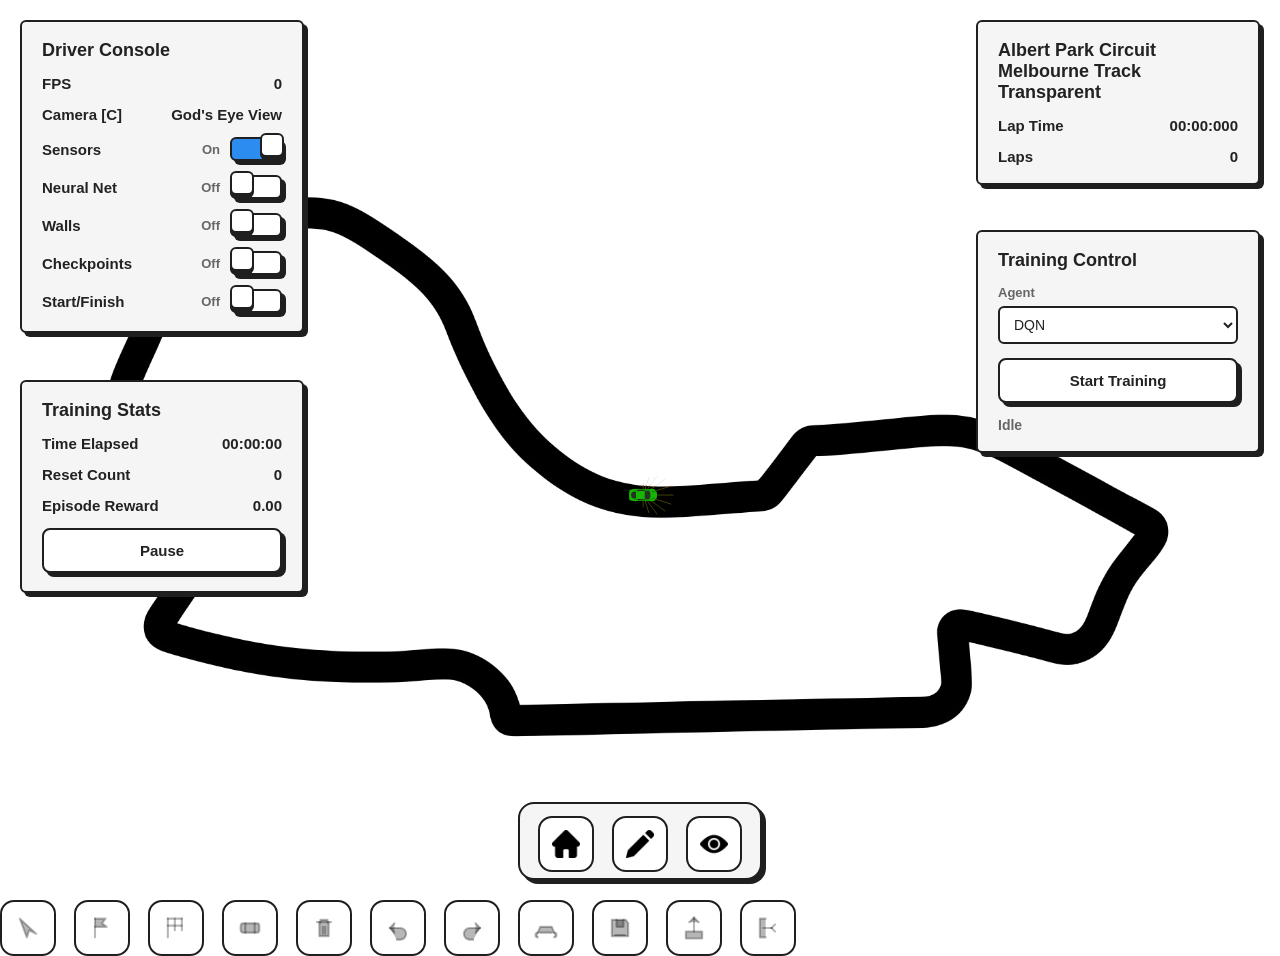
==== commit b8b3d3cf: "refactor: Reorder dock buttons to Home, Edit, Hide UI sequence - Move toggle UI button to the right " ====
--- a/web/index.html
+++ b/web/index.html
@@ -18,19 +18,19 @@
                 <span class="ui-dock__label">Home</span>
                 <span class="ui-dock__tooltip">Home</span>
             </button>
+            <button type="button" class="ui-dock__button" data-dock-action="editor" aria-label="Open Level Editor">
+                <span class="ui-dock__icon" aria-hidden="true">
+                    <img src="ui/icons/edit.png" alt="" width="24" height="24">
+                </span>
+                <span class="ui-dock__label">Level Editor</span>
+                <span class="ui-dock__tooltip">Level Editor</span>
+            </button>
             <button type="button" class="ui-dock__button" data-dock-action="toggle-ui" aria-label="Toggle UI visibility">
                 <span class="ui-dock__icon" aria-hidden="true">
                     <img src="ui/icons/eye-open.png" alt="" width="24" height="24">
                 </span>
                 <span class="ui-dock__label">Hide UI</span>
                 <span class="ui-dock__tooltip">Hide UI</span>
-            </button>
-            <button type="button" class="ui-dock__button" data-dock-action="editor" aria-label="Open Level Editor">
-                <span class="ui-dock__icon" aria-hidden="true">
-                    <img src="ui/icons/edit.png" alt="" width="24" height="24">
-                </span>
-                <span class="ui-dock__label">Level Editor</span>
-                <span class="ui-dock__tooltip">Level Editor</span>
             </button>
         </div>
     </nav>
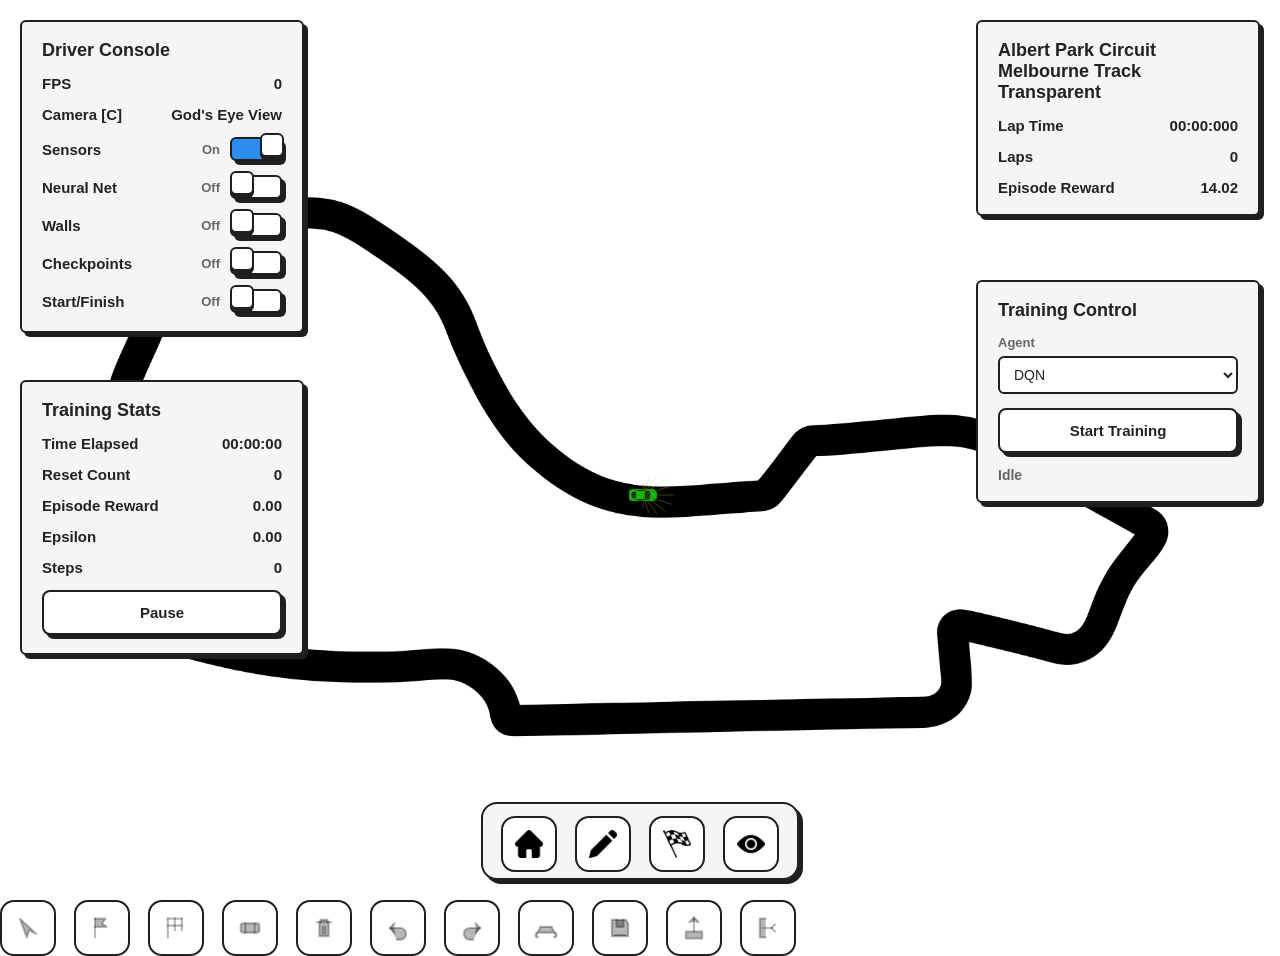
==== commit 5f73ea63: "Add track selector button and modal for loading tracks in simulator - Added 'Tracks' button in Home " ====
--- a/web/index.html
+++ b/web/index.html
@@ -24,6 +24,13 @@
                 </span>
                 <span class="ui-dock__label">Level Editor</span>
                 <span class="ui-dock__tooltip">Level Editor</span>
+            </button>
+            <button type="button" class="ui-dock__button" data-dock-action="select-track" aria-label="Select Track">
+                <span class="ui-dock__icon" aria-hidden="true">
+                    <img src="ui/icons/flag.png" alt="" width="24" height="24">
+                </span>
+                <span class="ui-dock__label">Tracks</span>
+                <span class="ui-dock__tooltip">Select Track</span>
             </button>
             <button type="button" class="ui-dock__button" data-dock-action="toggle-ui" aria-label="Toggle UI visibility">
                 <span class="ui-dock__icon" aria-hidden="true">
@@ -50,6 +57,20 @@
         </section>
     </div>
 
+    <div id="track-selector-modal" class="editor-modal" role="dialog" aria-modal="true" aria-labelledby="track-selector-modal-title" aria-hidden="true" hidden>
+        <section class="ui-card editor-modal__content" role="document" tabindex="-1">
+            <button type="button" class="editor-modal__close" aria-label="Close track selector" data-track-selector-close>&times;</button>
+            <h2 class="ui-card__title" id="track-selector-modal-title">Select a Track</h2>
+            <div class="ui-card__body">
+                <p class="editor-modal__lead">Choose a circuit to load into the simulator.</p>
+                <div class="editor-load__error" data-track-selector-error hidden></div>
+                <div class="editor-load__list" data-track-selector-list>
+                    <div class="editor-load__loading">Loading tracks...</div>
+                </div>
+            </div>
+        </section>
+    </div>
+
     <!-- Utility modules -->
             <div class="ui-dock__items">
                 <button type="button" class="ui-dock__button level-editor__tool" disabled title="Select Tool">
--- a/web/ui/ui.css
+++ b/web/ui/ui.css
@@ -59,7 +59,7 @@
 
 .ui-card.training-card {
     position: absolute;
-    top: 230px;
+    top: 280px;
     right: 20px !important;
     left: auto !important;
     z-index: 10;
